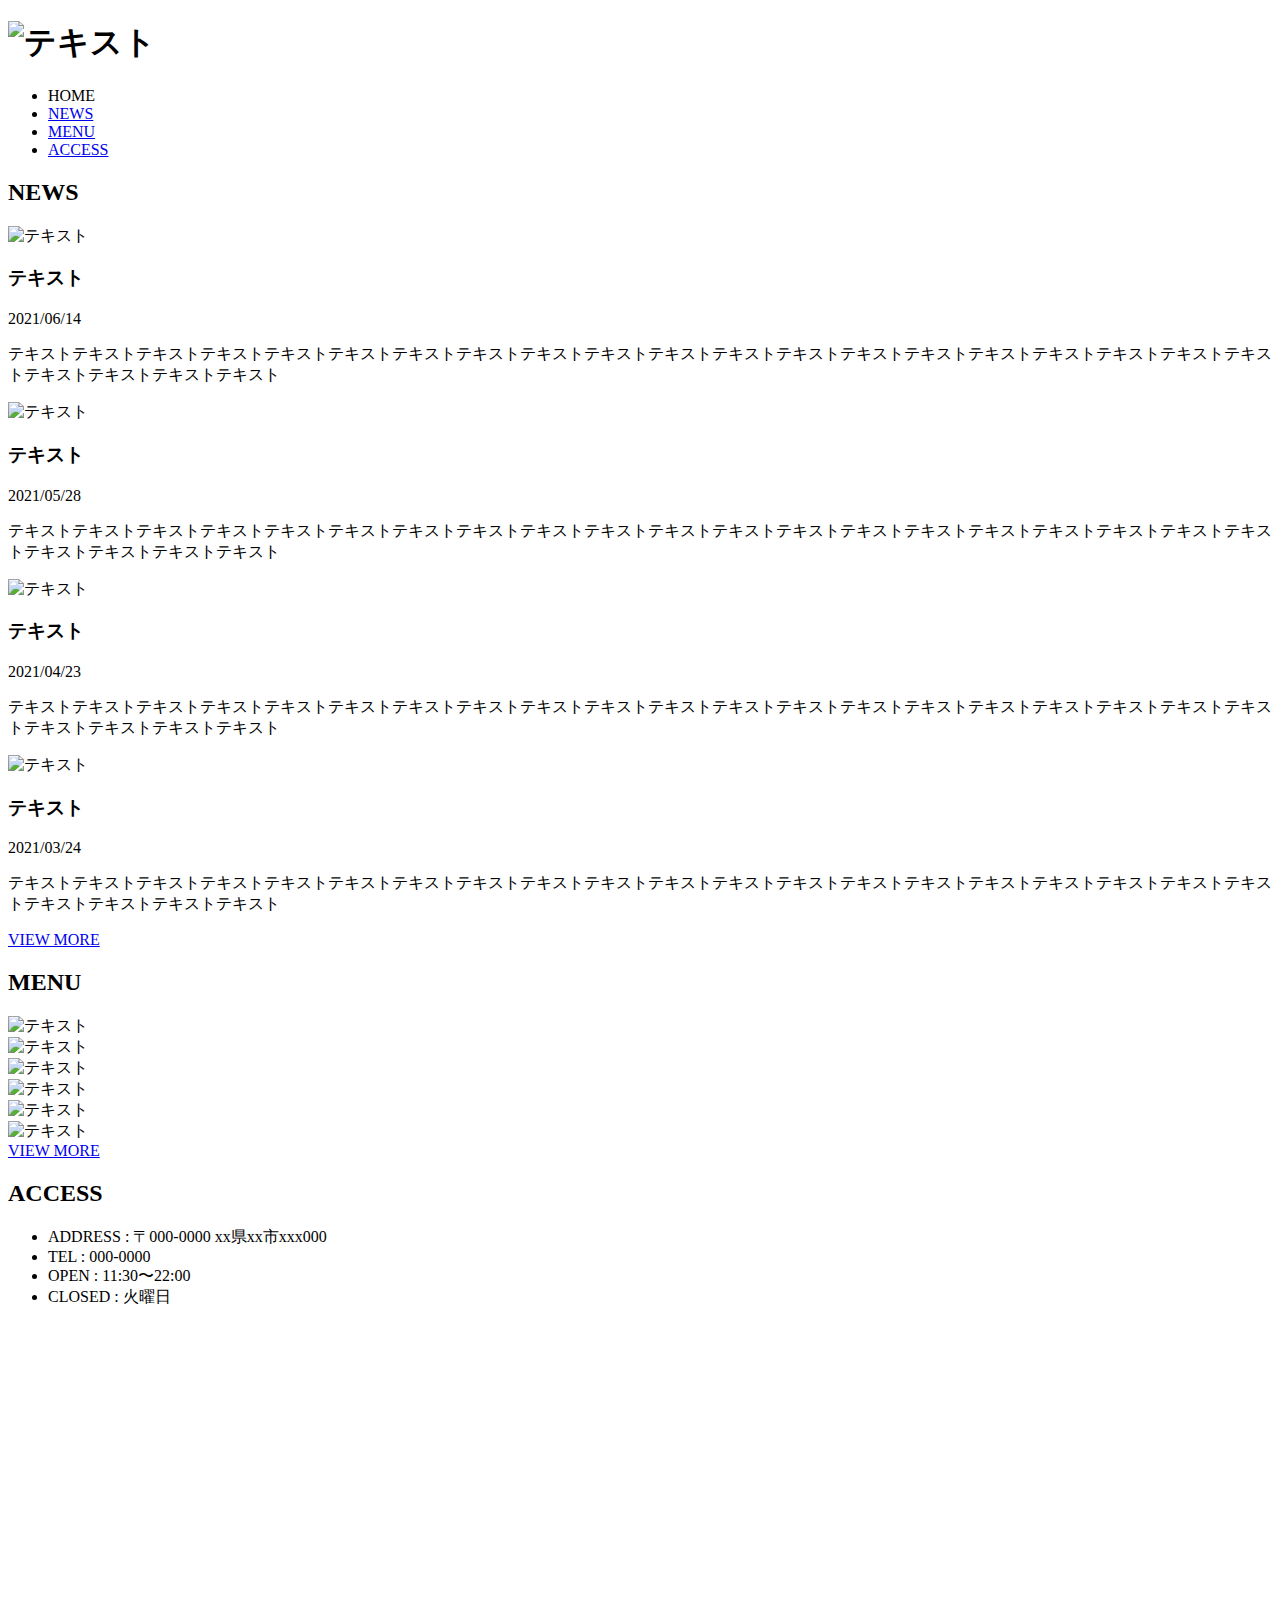
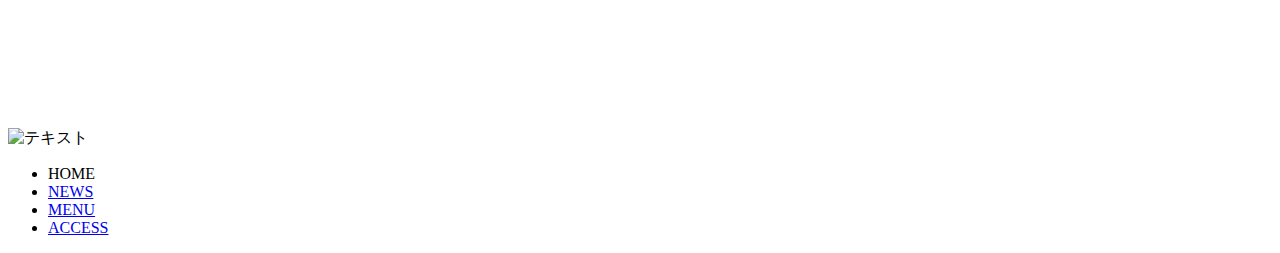
==== index.html @ e4b6c5ac "index.htmlを追加" ====
<!DOCTYPE html>
<html lang="ja">
    <head>
        <meta charset="utf-8">
        <title>タイトル</title>
        <meta name="charset" content="#">
        <link rel="stylesheet" href="css/index.css">
        <meta name="viewport" content="width=device-width,initial-scale=1.0,minimum-scale=1.0">
    </head>
    <body>
        <div id="home" class="big-bg">
            <header>
                <h1>
                <img src="images/logo.png" alt="テキスト">                    
                </h1>
                <ul>
                    <li>HOME</li>
                    <li>
                        <a href="news.html">NEWS</a>
                    </li>
                    <li>
                        <a href="menu.html">MENU</a>
                    </li>
                    <li>
                        <a href="#section1">ACCESS</a>
                    </li>
                </ul>
            </header>
        </div>
        <div class="news">
            <h2>NEWS</h2>
            <div class="news-item">
                <div class="news1">
                    <img src="images/news1.webp" alt="テキスト">
                    <h3>テキスト</h3>
                    <p>2021/06/14</p>
                    <p>
                        テキストテキストテキストテキストテキストテキストテキストテキストテキストテキストテキストテキストテキストテキストテキストテキストテキストテキストテキストテキストテキストテキストテキストテキスト
                    </p>
                </div>
                <div class="news2">
                    <img src="images/news2.webp" alt="テキスト">
                    <h3>テキスト</h3>
                    <p>2021/05/28</p>
                    <p>
                        テキストテキストテキストテキストテキストテキストテキストテキストテキストテキストテキストテキストテキストテキストテキストテキストテキストテキストテキストテキストテキストテキストテキストテキスト
                    </p>
                </div>
            </div>
            <div class="news-item2">
                <div class="news3">
                    <img src="images/food2.jpeg" alt="テキスト">
                    <h3>テキスト</h3>
                    <p>2021/04/23</p>
                    <p>
                        テキストテキストテキストテキストテキストテキストテキストテキストテキストテキストテキストテキストテキストテキストテキストテキストテキストテキストテキストテキストテキストテキストテキストテキスト
                    </p>
                </div>
                <div class="news4">
                    <img src="images/news3.webp" alt="テキスト">
                    <h3>テキスト</h3>
                    <p>2021/03/24</p>
                    <p>
                        テキストテキストテキストテキストテキストテキストテキストテキストテキストテキストテキストテキストテキストテキストテキストテキストテキストテキストテキストテキストテキストテキストテキストテキスト
                    </p>
                </div>
            </div>
            <a class="button1" href="news.html">VIEW MORE</a>
        </div>
        <div class="menu">
            <h2>MENU</h2>
            <div class="menu-item">
                <div class="image">
                    <img src="images/pasta.jpeg" alt="テキスト">           
                </div>
                <div class="image">
                    <img src="images/food2.jpeg" alt="テキスト">            
                </div>
                <div class="image">
                    <img src="images/food3.jpeg" alt="テキスト">                  
                </div>
                <div class="image">
                    <img src="images/cake1.jpeg" alt="テキスト">                   
                </div>
                <div class="image">
                    <img src="images/cake2.jpeg" alt="テキスト">                  
                </div>
                <div class="image">
                    <img src="images/cake3.jpeg" alt="テキスト">                  
                </div>
            </div>
            <a class="button2" href="menu.html">VIEW MORE</a>
        </div>
        <div class="access">
            <h2 id="section1">ACCESS</h2>
            <div class="access-item">
                <ul>
                    <li>ADDRESS : 〒000-0000 xx県xx市xxx000</li>
                    <li>TEL      : 000-0000</li>
                    <li>OPEN     : 11:30〜22:00</li>
                    <li>CLOSED   : 火曜日</li>                    
                </ul>
                <div class="map">
                    <iframe src="https://www.google.com/maps/embed?pb=!1m18!1m12!1m3!1d3337.292405419552!2d131.60391407971673!3d33.23264218093074!2m3!1f0!2f0!3f0!3m2!1i1024!2i768!4f13.1!3m3!1m2!1s0x35469f63f5d902b3%3A0x43ace4c955ffbfbe!2z5aSn5YiG6aeF!5e0!3m2!1sja!2sjp!4v1624355718004!5m2!1sja!2sjp" width="100%" height="400" style="border:0;" allowfullscreen="" loading="lazy"></iframe>
                </div>                
            </div>
        </div>
    </body>  
    <footer>
            <img src="images/logo.png" alt="テキスト">
            <ul>
                <li>HOME</li>
                <li>
                    <a href="news.html">NEWS</a>
                </li>
                <li>
                    <a href="menu.html">MENU</a>
                </li>
                <li>
                    <a href="#section1">ACCESS</a>
                </li>
            </ul>
    </footer>
</html
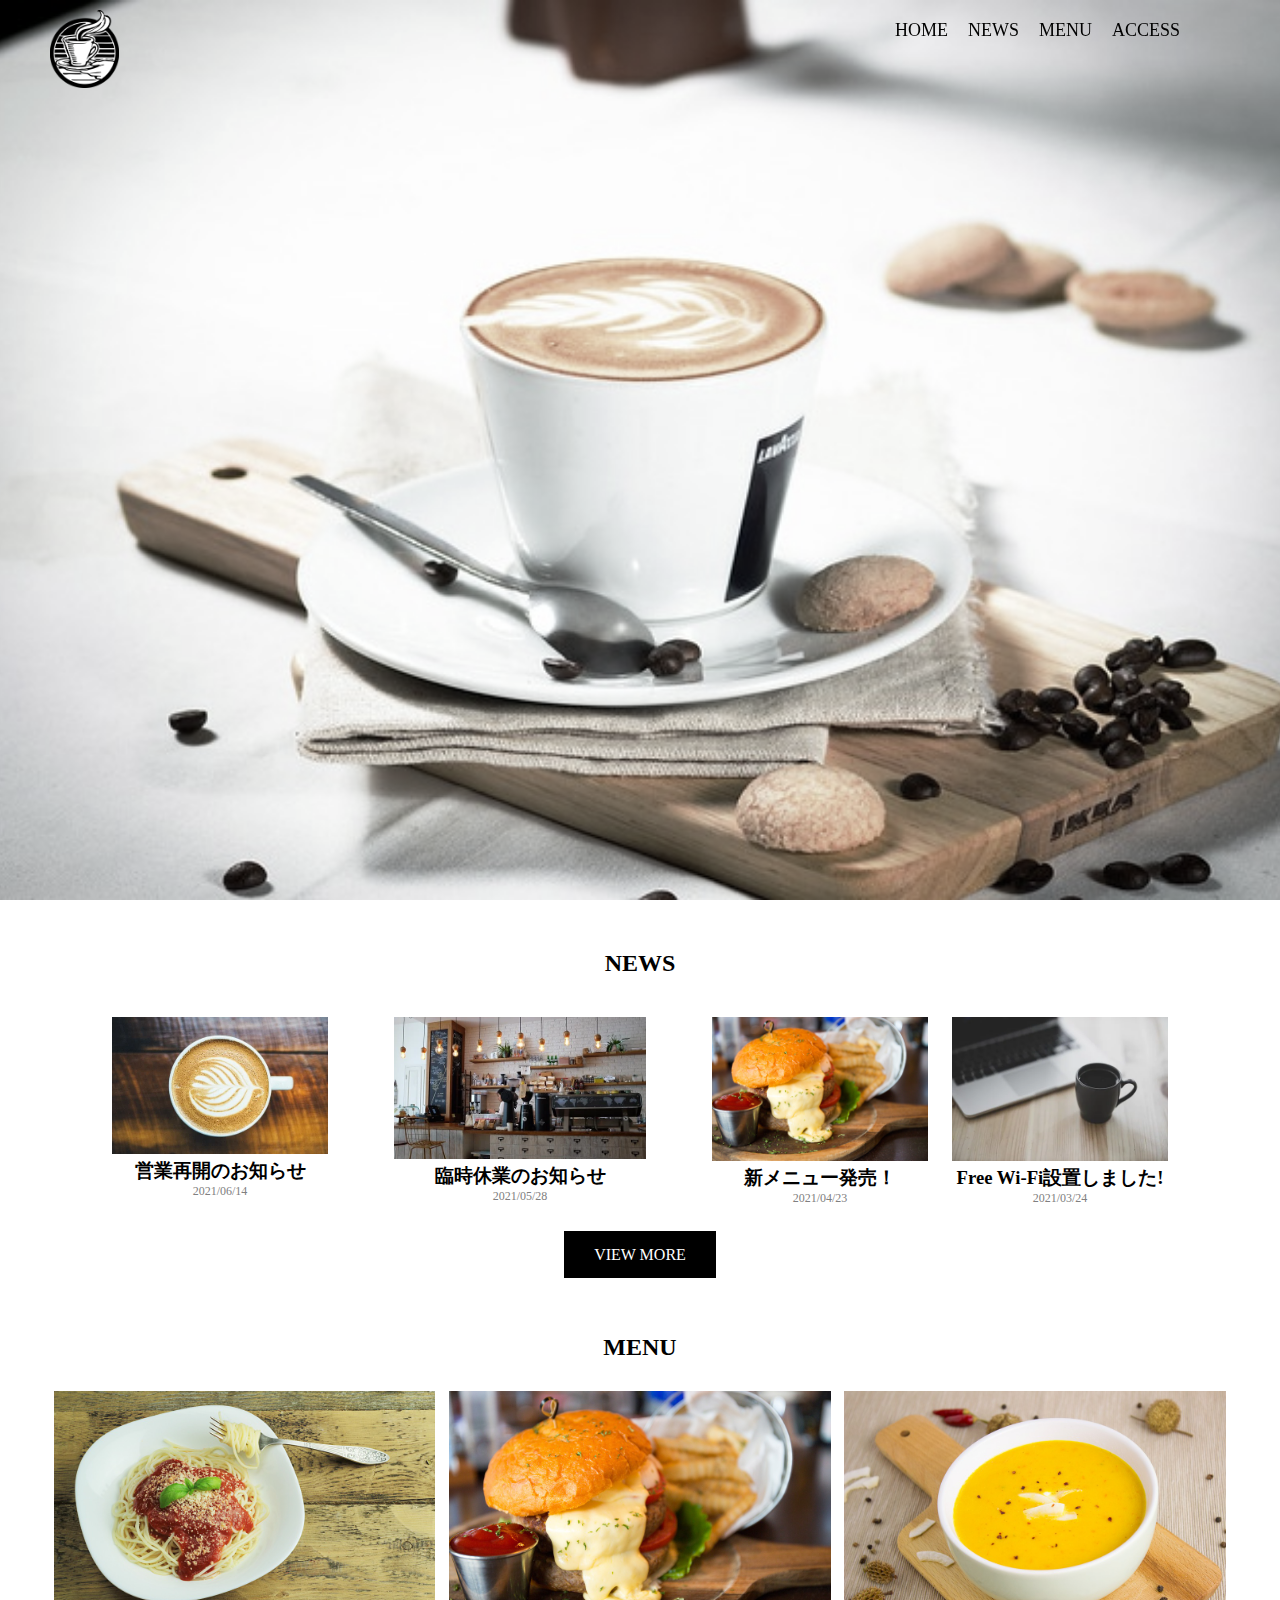
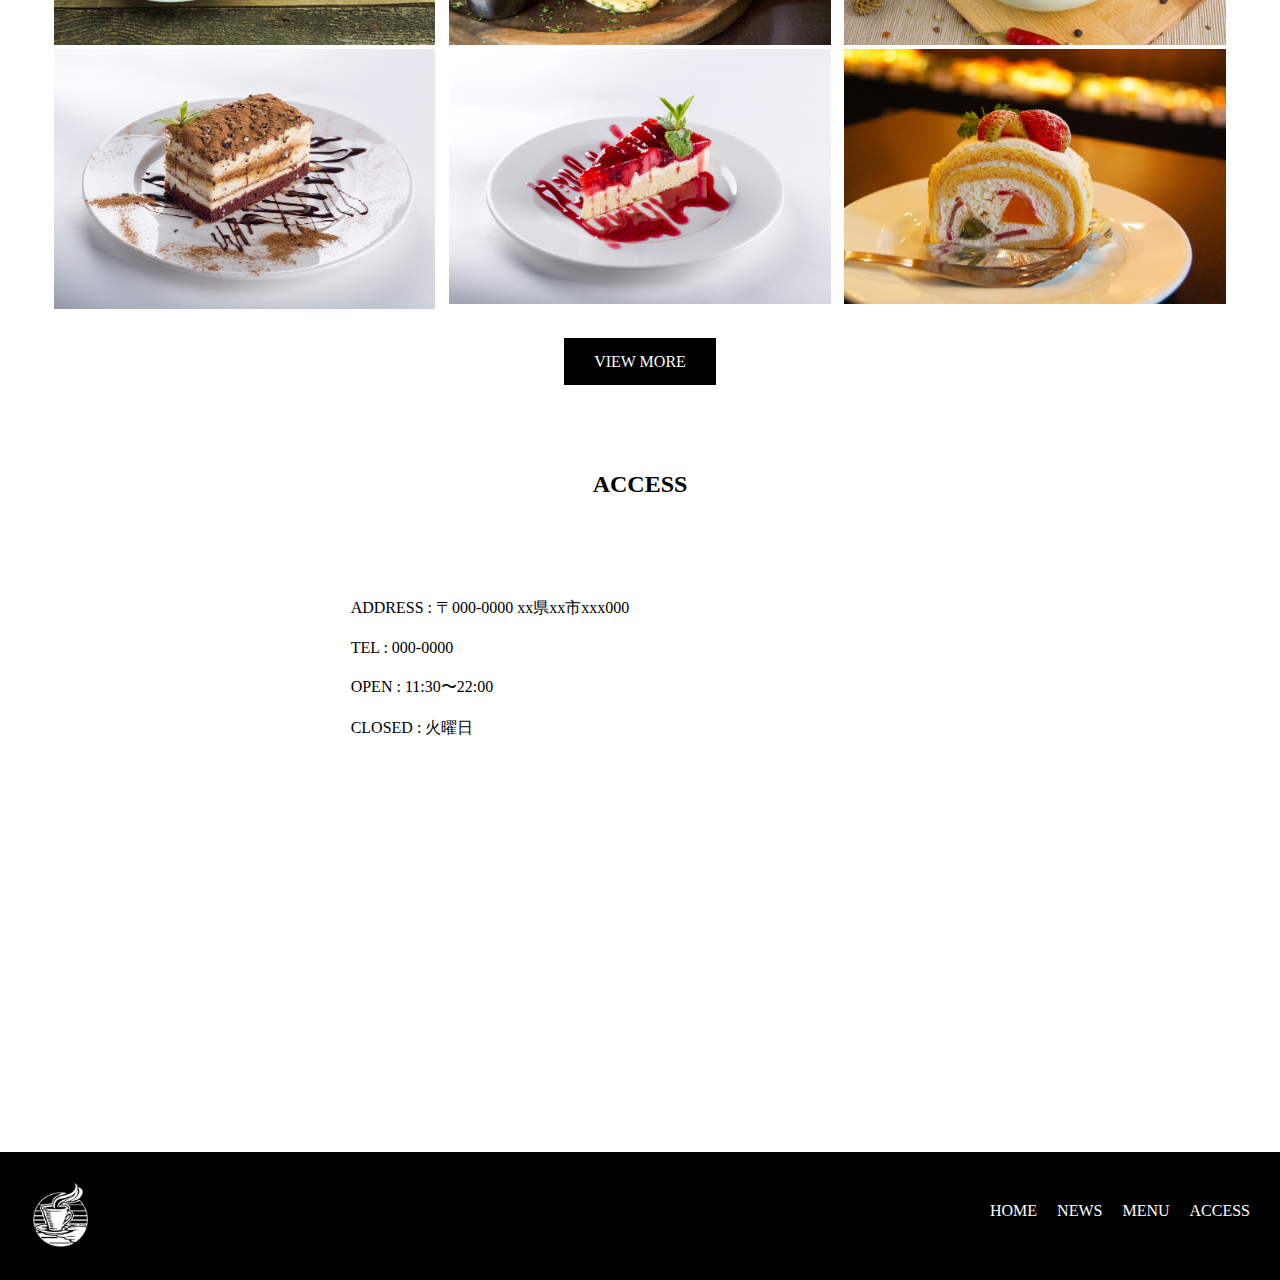
==== commit 74980ab2: "レイアウトを修正" ====
--- a/index.html
+++ b/index.html
@@ -2,7 +2,7 @@
 <html lang="ja">
     <head>
         <meta charset="utf-8">
-        <title>タイトル</title>
+        <title>HOME</title>
         <meta name="charset" content="#">
         <link rel="stylesheet" href="css/index.css">
         <meta name="viewport" content="width=device-width,initial-scale=1.0,minimum-scale=1.0">
@@ -32,37 +32,23 @@
             <div class="news-item">
                 <div class="news1">
                     <img src="images/news1.webp" alt="テキスト">
-                    <h3>テキスト</h3>
-                    <p>2021/06/14</p>
-                    <p>
-                        テキストテキストテキストテキストテキストテキストテキストテキストテキストテキストテキストテキストテキストテキストテキストテキストテキストテキストテキストテキストテキストテキストテキストテキスト
-                    </p>
+                        <h3>営業再開のお知らせ</h3>
+                        <p>2021/06/14</p>                        
                 </div>
                 <div class="news2">
                     <img src="images/news2.webp" alt="テキスト">
-                    <h3>テキスト</h3>
-                    <p>2021/05/28</p>
-                    <p>
-                        テキストテキストテキストテキストテキストテキストテキストテキストテキストテキストテキストテキストテキストテキストテキストテキストテキストテキストテキストテキストテキストテキストテキストテキスト
-                    </p>
+                        <h3>臨時休業のお知らせ</h3>
+                        <p>2021/05/28</p>                        
                 </div>
-            </div>
-            <div class="news-item2">
-                <div class="news3">
+                <div class="news1">
                     <img src="images/food2.jpeg" alt="テキスト">
-                    <h3>テキスト</h3>
-                    <p>2021/04/23</p>
-                    <p>
-                        テキストテキストテキストテキストテキストテキストテキストテキストテキストテキストテキストテキストテキストテキストテキストテキストテキストテキストテキストテキストテキストテキストテキストテキスト
-                    </p>
+                        <h3>新メニュー発売！</h3>
+                        <p>2021/04/23</p>                        
                 </div>
-                <div class="news4">
+                <div class="news1">
                     <img src="images/news3.webp" alt="テキスト">
-                    <h3>テキスト</h3>
-                    <p>2021/03/24</p>
-                    <p>
-                        テキストテキストテキストテキストテキストテキストテキストテキストテキストテキストテキストテキストテキストテキストテキストテキストテキストテキストテキストテキストテキストテキストテキストテキスト
-                    </p>
+                        <h3>Free Wi-Fi設置しました!</h3>
+                        <p>2021/03/24</p>                        
                 </div>
             </div>
             <a class="button1" href="news.html">VIEW MORE</a>
--- a/css/index.css
+++ b/css/index.css
@@ -0,0 +1,462 @@
+* {
+  margin: 0;
+}
+
+#home {
+  background-image: url(../images/capuchino-4900421_640.jpeg);
+  min-height: 100vh;
+  -webkit-filter: grayscale(60%);
+          filter: grayscale(60%);
+}
+#home header {
+  display: -webkit-box;
+  display: -ms-flexbox;
+  display: flex;
+  -webkit-box-pack: justify;
+      -ms-flex-pack: justify;
+          justify-content: space-between;
+}
+#home header h1 img {
+  width: 10%;
+  margin-top: 10px;
+  margin-left: 50px;
+}
+#home header ul {
+  margin-top: 20px;
+  margin-right: 100px;
+}
+#home header ul li {
+  list-style: none;
+  margin-left: 20px;
+  float: left;
+  font-size: 18px;
+  cursor: pointer;
+  text-decoration: none;
+}
+#home header ul li a {
+  text-decoration: none;
+  color: black;
+}
+#home header ul li a:hover {
+  color: gray;
+}
+#home header ul li:hover {
+  color: gray;
+}
+
+.big-bg {
+  background-size: cover;
+  background-position: center top;
+  background-repeat: no-repeat;
+}
+
+.news {
+  text-align: center;
+  margin: 50px 100px;
+}
+.news .news-item {
+  margin-top: 40px;
+  margin-bottom: 40px;
+  display: -webkit-box;
+  display: -ms-flexbox;
+  display: flex;
+  -webkit-box-pack: justify;
+      -ms-flex-pack: justify;
+          justify-content: space-between;
+}
+.news .news-item .news1 {
+  width: 50%;
+  cursor: pointer;
+}
+.news .news-item .news1 img {
+  width: 90%;
+}
+.news .news-item .news1 p {
+  font-size: 12px;
+  color: gray;
+}
+.news .news-item .news1:hover {
+  opacity: 0.7;
+}
+.news .news-item .news2 {
+  width: 75%;
+  cursor: pointer;
+}
+.news .news-item .news2 img {
+  width: 70%;
+}
+.news .news-item .news2 p {
+  font-size: 12px;
+  color: gray;
+}
+.news .news-item .news2:hover {
+  opacity: 0.7;
+}
+.news .button1 {
+  background-color: black;
+  color: #fff;
+  padding: 15px 30px;
+  text-decoration: none;
+  cursor: pointer;
+}
+.news .button1:hover {
+  opacity: 0.7;
+}
+
+.menu {
+  margin: 50px;
+  text-align: center;
+}
+.menu h2 {
+  text-align: center;
+  margin-top: 70px;
+}
+.menu .menu-item {
+  margin-top: 30px;
+  margin-bottom: 40px;
+  display: -webkit-box;
+  display: -ms-flexbox;
+  display: flex;
+  -webkit-box-pack: justify;
+      -ms-flex-pack: justify;
+          justify-content: space-between;
+  -ms-flex-wrap: wrap;
+      flex-wrap: wrap;
+}
+.menu .menu-item .image {
+  width: 33%;
+}
+.menu .menu-item .image img {
+  width: 98%;
+}
+.menu .button2 {
+  background-color: black;
+  color: #fff;
+  padding: 15px 30px;
+  text-decoration: none;
+  cursor: pointer;
+}
+.menu .button2:hover {
+  opacity: 0.7;
+}
+
+.access h2 {
+  margin-top: 100px;
+  text-align: center;
+  margin-bottom: 30px;
+}
+.access .access-item {
+  margin-top: 50px;
+  display: -webkit-box;
+  display: -ms-flexbox;
+  display: flex;
+  -webkit-box-pack: center;
+      -ms-flex-pack: center;
+          justify-content: center;
+}
+.access .access-item ul {
+  margin-right: 40px;
+  margin-top: 40px;
+}
+.access .access-item ul li {
+  list-style: none;
+  padding: 10px;
+}
+.access .access-item .iframe {
+  margin-left: 40px;
+}
+
+footer {
+  margin-top: 200px;
+  padding: 30px;
+  background-color: black;
+  display: -webkit-box;
+  display: -ms-flexbox;
+  display: flex;
+  -webkit-box-pack: justify;
+      -ms-flex-pack: justify;
+          justify-content: space-between;
+}
+footer img {
+  width: 5%;
+}
+footer ul {
+  padding-top: 20px;
+}
+footer ul li {
+  float: left;
+  list-style: none;
+  margin-left: 20px;
+  color: #fff;
+}
+footer ul li a {
+  text-decoration: none;
+  color: #fff;
+}
+footer ul li a:hover {
+  color: gray;
+}
+footer ul li:hover {
+  color: gray;
+}
+
+.header- {
+  border-bottom: 1px solid gray;
+  display: -webkit-box;
+  display: -ms-flexbox;
+  display: flex;
+  -webkit-box-pack: justify;
+      -ms-flex-pack: justify;
+          justify-content: space-between;
+}
+.header- h1 img {
+  width: 10%;
+  margin-top: 10px;
+  margin-left: 50px;
+}
+.header- ul {
+  margin-top: 40px;
+  margin-right: 100px;
+}
+.header- ul li {
+  list-style: none;
+  margin-left: 20px;
+  float: left;
+  font-size: 18px;
+  cursor: pointer;
+}
+.header- ul li a {
+  text-decoration: none;
+  color: black;
+}
+.header- ul li a:hover {
+  color: gray;
+}
+.header- ul li:hover {
+  color: gray;
+}
+
+.food {
+  margin: 50px;
+}
+.food h2 {
+  margin-bottom: 40px;
+  text-align: center;
+  font-size: 36px;
+  font-family: Impact, Haettenschweiler, "Arial Narrow Bold", sans-serif;
+}
+.food .food-item {
+  display: -webkit-box;
+  display: -ms-flexbox;
+  display: flex;
+  -webkit-box-pack: center;
+      -ms-flex-pack: center;
+          justify-content: center;
+  -ms-flex-wrap: wrap;
+      flex-wrap: wrap;
+}
+.food .food-item .image {
+  width: 22%;
+}
+.food .food-item .image img {
+  width: 93%;
+  margin-top: 10px;
+  cursor: pointer;
+}
+.food .food-item .image img:hover {
+  opacity: 0.7;
+}
+
+.drink {
+  margin: 50px;
+}
+.drink h2 {
+  margin-bottom: 40px;
+  text-align: center;
+  font-size: 36px;
+  font-family: Impact, Haettenschweiler, "Arial Narrow Bold", sans-serif;
+}
+.drink .drink-item {
+  display: -webkit-box;
+  display: -ms-flexbox;
+  display: flex;
+  -webkit-box-pack: center;
+      -ms-flex-pack: center;
+          justify-content: center;
+  -ms-flex-wrap: wrap;
+      flex-wrap: wrap;
+}
+.drink .drink-item .image {
+  width: 22%;
+}
+.drink .drink-item .image img {
+  width: 93%;
+  margin-top: 10px;
+  cursor: pointer;
+}
+.drink .drink-item .image img:hover {
+  opacity: 0.7;
+}
+
+.dessert {
+  margin: 50px;
+}
+.dessert h2 {
+  text-align: center;
+  margin-bottom: 40px;
+  font-size: 36px;
+  font-family: Impact, Haettenschweiler, "Arial Narrow Bold", sans-serif;
+}
+.dessert .dessert-item {
+  display: -webkit-box;
+  display: -ms-flexbox;
+  display: flex;
+  -webkit-box-pack: center;
+      -ms-flex-pack: center;
+          justify-content: center;
+  -ms-flex-wrap: wrap;
+      flex-wrap: wrap;
+}
+.dessert .dessert-item .image {
+  width: 22%;
+}
+.dessert .dessert-item .image img {
+  width: 93%;
+  margin-top: 10px;
+  cursor: pointer;
+}
+.dessert .dessert-item .image img:hover {
+  opacity: 0.7;
+}
+
+.news1 h2 {
+  text-align: center;
+  margin-top: 60px;
+  margin-bottom: 30px;
+  font-family: Impact, Haettenschweiler, "Arial Narrow Bold", sans-serif;
+  font-size: 36px;
+}
+.news1 .news-item .image {
+  cursor: pointer;
+  display: -webkit-box;
+  display: -ms-flexbox;
+  display: flex;
+  -webkit-box-pack: center;
+      -ms-flex-pack: center;
+          justify-content: center;
+  padding: 30px;
+  border-bottom: 2px solid #cccccc;
+  width: 60%;
+  margin-left: 250px;
+}
+.news1 .news-item .image img {
+  width: 30%;
+  border-radius: 20px;
+  margin-right: 30px;
+}
+.news1 .news-item .image .news-item2 {
+  padding-right: 70px;
+}
+.news1 .news-item .image .news-item2 h3 {
+  font-size: 20px;
+}
+.news1 .news-item .image .news-item2 .date {
+  font-size: 14px;
+  color: gray;
+  margin-bottom: 10px;
+}
+.news1 .news-item .image:hover {
+  opacity: 0.7;
+}
+
+@media screen and (max-width: 480px) {
+  #home header h1 img {
+    width: 30%;
+    margin: 0;
+    margin-left: 10px;
+  }
+  #home header ul {
+    margin-top: 10px;
+    margin-right: 0;
+  }
+
+  .news {
+    margin: 0;
+  }
+  .news .news-item {
+    display: block;
+  }
+  .news .news-item .news1 {
+    width: 80%;
+    margin-left: 40px;
+  }
+  .news .news-item .news2 {
+    width: 100%;
+  }
+
+  .access .access-item {
+    display: block;
+  }
+  .access .access-item .iframe {
+    width: 100%;
+  }
+
+  footer img {
+    width: 20%;
+    padding: 0;
+  }
+  footer ul {
+    padding-left: 0;
+  }
+
+  .header- h1 img {
+    width: 40%;
+    margin-top: 30px;
+  }
+  .header- ul {
+    margin-top: 20px;
+    margin-right: 20px;
+  }
+
+  .food .food-item {
+    display: block;
+  }
+  .food .food-item .image {
+    width: 100%;
+  }
+  .food .food-item .image img {
+    width: 100%;
+  }
+
+  .drink .drink-item {
+    display: block;
+  }
+  .drink .drink-item .image {
+    width: 100%;
+  }
+  .drink .drink-item .image img {
+    width: 100%;
+  }
+
+  .dessert .dessert-item {
+    display: block;
+  }
+  .dessert .dessert-item .image {
+    width: 100%;
+  }
+  .dessert .dessert-item .image img {
+    width: 100%;
+  }
+
+  .news1 .news-item .image {
+    width: 85%;
+    margin: 0;
+    display: block;
+  }
+  .news1 .news-item .image img {
+    width: 100%;
+  }
+  .news1 .news-item .image .news-item2 p {
+    padding: 0;
+  }
+}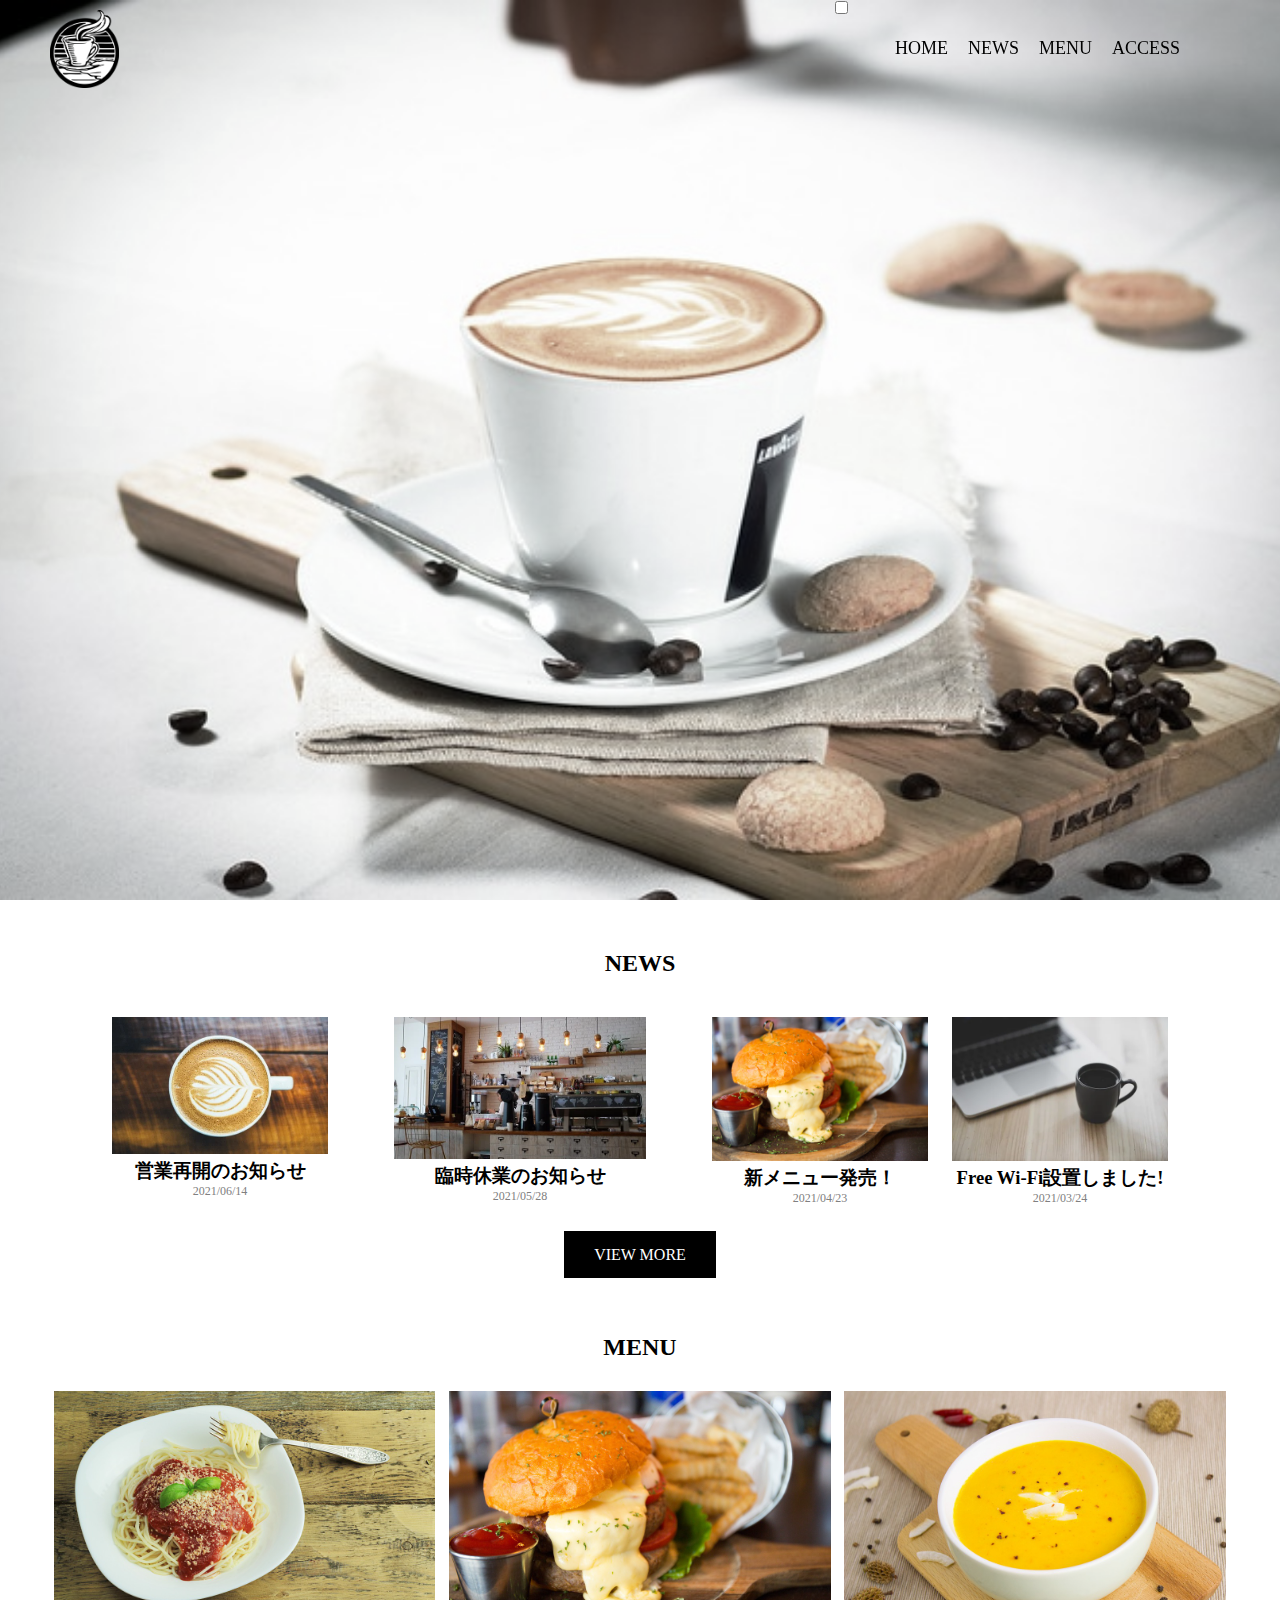
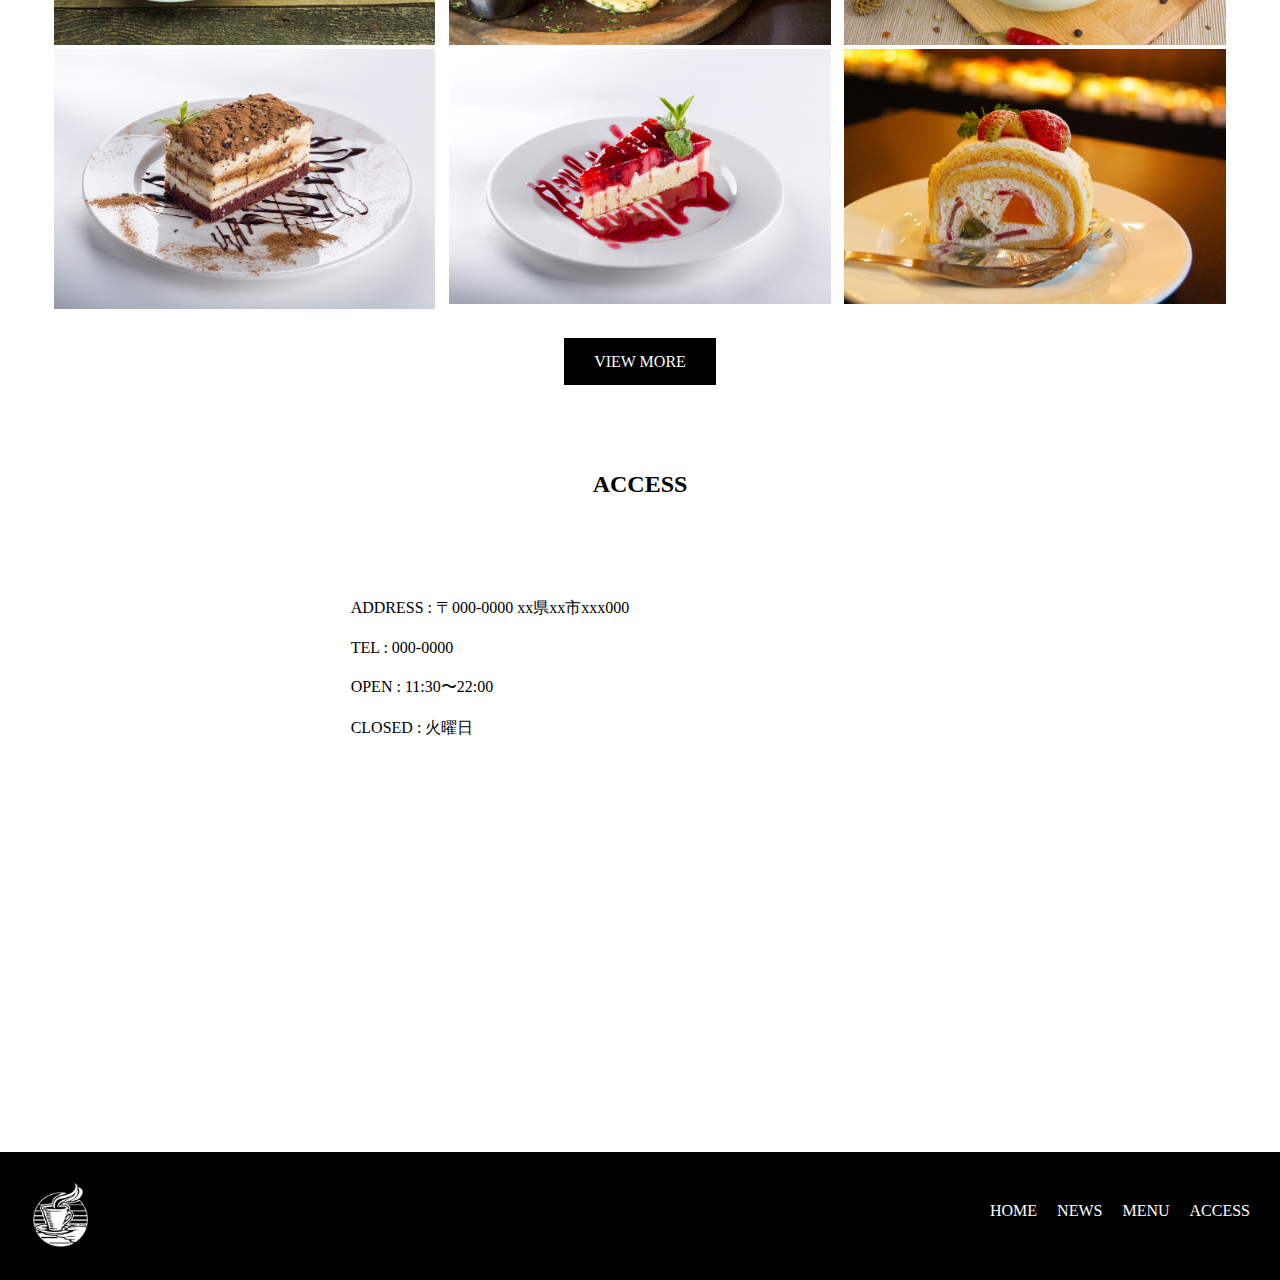
==== commit 4e7f7f8b: "ハンバーガーメニューの追加" ====
--- a/index.html
+++ b/index.html
@@ -13,18 +13,26 @@
                 <h1>
                 <img src="images/logo.png" alt="テキスト">                    
                 </h1>
-                <ul>
-                    <li>HOME</li>
-                    <li>
-                        <a href="news.html">NEWS</a>
-                    </li>
-                    <li>
-                        <a href="menu.html">MENU</a>
-                    </li>
-                    <li>
-                        <a href="#section1">ACCESS</a>
-                    </li>
-                </ul>
+                <div class="hamburger-menu">
+                    <input type="checkbox" id="menu-btn-check">
+                    <label for="menu-btn-check" class="menu-btn"><span></span></label>
+                    <div class="menu-content">
+                        <ul>
+                            <li>
+                                <a href="index.html">HOME</a>
+                            </li>
+                            <li>
+                                <a href="news.html">NEWS</a>
+                            </li>
+                            <li>
+                                <a href="menu.html">MENU</a>
+                            </li>
+                            <li>
+                                <a href="#section1">ACCESS</a>
+                            </li>
+                        </ul>                    
+                    </div>
+                </div>
             </header>
         </div>
         <div class="news">
--- a/css/index.css
+++ b/css/index.css
@@ -1,3 +1,4 @@
+@charset "UTF-8";
 * {
   margin: 0;
 }
@@ -370,14 +371,108 @@
 }
 
 @media screen and (max-width: 480px) {
+  #home header {
+    display: block;
+  }
   #home header h1 img {
-    width: 30%;
+    width: 20%;
     margin: 0;
     margin-left: 10px;
   }
-  #home header ul {
-    margin-top: 10px;
-    margin-right: 0;
+  #home header .menu-btn {
+    position: fixed;
+    top: 10px;
+    right: 10px;
+    display: -webkit-box;
+    display: -ms-flexbox;
+    display: flex;
+    height: 60px;
+    width: 60px;
+    -webkit-box-pack: center;
+        -ms-flex-pack: center;
+            justify-content: center;
+    -webkit-box-align: center;
+        -ms-flex-align: center;
+            align-items: center;
+    z-index: 90;
+    background-color: #3584bb;
+  }
+  #home header .menu-btn span, #home header .menu-btn span:before, #home header .menu-btn span:after {
+    content: "";
+    display: block;
+    height: 3px;
+    width: 25px;
+    border-radius: 3px;
+    background-color: #ffffff;
+    position: absolute;
+  }
+  #home header .menu-btn span:before {
+    bottom: 8px;
+  }
+  #home header .menu-btn span:after {
+    top: 8px;
+  }
+  #home header .checkbox {
+    display: none;
+  }
+  #home header #menu-btn-check:checked ~ .menu-btn span {
+    background-color: rgba(255, 255, 255, 0);
+    /*メニューオープン時は真ん中の線を透明にする*/
+  }
+  #home header #menu-btn-check:checked ~ .menu-btn span::before {
+    bottom: 0;
+    -webkit-transform: rotate(45deg);
+            transform: rotate(45deg);
+  }
+  #home header #menu-btn-check:checked ~ .menu-btn span::after {
+    top: 0;
+    -webkit-transform: rotate(-45deg);
+            transform: rotate(-45deg);
+  }
+  #home header .menu-content {
+    width: 100%;
+    height: 100%;
+    position: fixed;
+    top: 0;
+    left: 100%;
+    z-index: 80;
+    background-color: #3584bb;
+    -webkit-transition: all 0.5s;
+    transition: all 0.5s;
+  }
+  #home header .menu-content ul {
+    padding: 70px 10px 0;
+  }
+  #home header .menu-content ul li {
+    border-bottom: solid 1px #ffffff;
+    list-style: none;
+  }
+  #home header .menu-content ul li a {
+    display: block;
+    width: 100%;
+    font-size: 15px;
+    -webkit-box-sizing: border-box;
+            box-sizing: border-box;
+    color: #ffffff;
+    text-decoration: none;
+    padding: 9px 30px 10px 20px;
+    position: relative;
+  }
+  #home header .menu-content ul li a::before {
+    content: "";
+    width: 7px;
+    height: 7px;
+    border-top: solid 2px #ffffff;
+    border-right: solid 2px #ffffff;
+    -webkit-transform: rotate(45deg);
+            transform: rotate(45deg);
+    position: absolute;
+    right: 11px;
+    top: 16px;
+  }
+  #home header #menu-btn-check:checked ~ .menu-content {
+    left: 0;
+    /*メニューを画面内へ*/
   }
 
   .news {
@@ -410,53 +505,141 @@
   }
 
   .header- h1 img {
-    width: 40%;
-    margin-top: 30px;
-  }
-  .header- ul {
-    margin-top: 20px;
-    margin-right: 20px;
-  }
-
-  .food .food-item {
+    width: 20%;
+    margin-left: 5px;
+    margin-top: 5px;
+  }
+  .header- .menu-btn {
+    position: fixed;
+    top: 10px;
+    right: 10px;
+    display: -webkit-box;
+    display: -ms-flexbox;
+    display: flex;
+    height: 60px;
+    width: 60px;
+    -webkit-box-pack: center;
+        -ms-flex-pack: center;
+            justify-content: center;
+    -webkit-box-align: center;
+        -ms-flex-align: center;
+            align-items: center;
+    z-index: 90;
+    background-color: #3584bb;
+  }
+  .header- .menu-btn span, .header- .menu-btn span:before, .header- .menu-btn span:after {
+    content: "";
     display: block;
-  }
-  .food .food-item .image {
+    height: 3px;
+    width: 25px;
+    border-radius: 3px;
+    background-color: #ffffff;
+    position: absolute;
+  }
+  .header- .menu-btn span:before {
+    bottom: 8px;
+  }
+  .header- .menu-btn span:after {
+    top: 8px;
+  }
+  .header- #menu-btn-check:checked ~ .menu-btn span {
+    background-color: rgba(255, 255, 255, 0);
+    /*メニューオープン時は真ん中の線を透明にする*/
+  }
+  .header- #menu-btn-check:checked ~ .menu-btn span::before {
+    bottom: 0;
+    -webkit-transform: rotate(45deg);
+            transform: rotate(45deg);
+  }
+  .header- #menu-btn-check:checked ~ .menu-btn span::after {
+    top: 0;
+    -webkit-transform: rotate(-45deg);
+            transform: rotate(-45deg);
+  }
+  .header- .menu-content {
     width: 100%;
-  }
-  .food .food-item .image img {
+    height: 100%;
+    position: fixed;
+    top: 0;
+    left: 100%;
+    z-index: 80;
+    background-color: #3584bb;
+    -webkit-transition: all 0.5s;
+    transition: all 0.5s;
+  }
+  .header- .menu-content ul {
+    padding: 70px 10px 0;
+  }
+  .header- .menu-content ul li {
+    border-bottom: solid 1px #ffffff;
+    list-style: none;
+  }
+  .header- .menu-content ul li a {
+    display: block;
     width: 100%;
-  }
-
-  .drink .drink-item {
-    display: block;
-  }
-  .drink .drink-item .image {
-    width: 100%;
-  }
-  .drink .drink-item .image img {
-    width: 100%;
-  }
-
-  .dessert .dessert-item {
-    display: block;
-  }
-  .dessert .dessert-item .image {
-    width: 100%;
-  }
-  .dessert .dessert-item .image img {
-    width: 100%;
-  }
-
-  .news1 .news-item .image {
-    width: 85%;
-    margin: 0;
-    display: block;
-  }
-  .news1 .news-item .image img {
-    width: 100%;
-  }
-  .news1 .news-item .image .news-item2 p {
-    padding: 0;
-  }
+    font-size: 15px;
+    -webkit-box-sizing: border-box;
+            box-sizing: border-box;
+    color: #ffffff;
+    text-decoration: none;
+    padding: 9px 30px 10px 20px;
+    position: relative;
+  }
+  .header- .menu-content ul li a::before {
+    content: "";
+    width: 7px;
+    height: 7px;
+    border-top: solid 2px #ffffff;
+    border-right: solid 2px #ffffff;
+    -webkit-transform: rotate(45deg);
+            transform: rotate(45deg);
+    position: absolute;
+    right: 11px;
+    top: 16px;
+  }
+  .header- #menu-btn-check:checked ~ .menu-content {
+    left: 0;
+    /*メニューを画面内へ*/
+  }
+}
+.food .food-item {
+  display: block;
+}
+.food .food-item .image {
+  width: 100%;
+}
+.food .food-item .image img {
+  width: 100%;
+}
+
+.drink .drink-item {
+  display: block;
+}
+.drink .drink-item .image {
+  width: 100%;
+}
+.drink .drink-item .image img {
+  width: 100%;
+}
+
+.dessert .dessert-item {
+  display: block;
+}
+.dessert .dessert-item .image {
+  width: 100%;
+}
+.dessert .dessert-item .image img {
+  width: 100%;
+}
+
+.news1 .news-item .image {
+  width: 85%;
+  margin: 0;
+  display: block;
+}
+.news1 .news-item .image img {
+  width: 100%;
+}
+.news1 .news-item .image .news-item2 p {
+  padding: 0;
 }